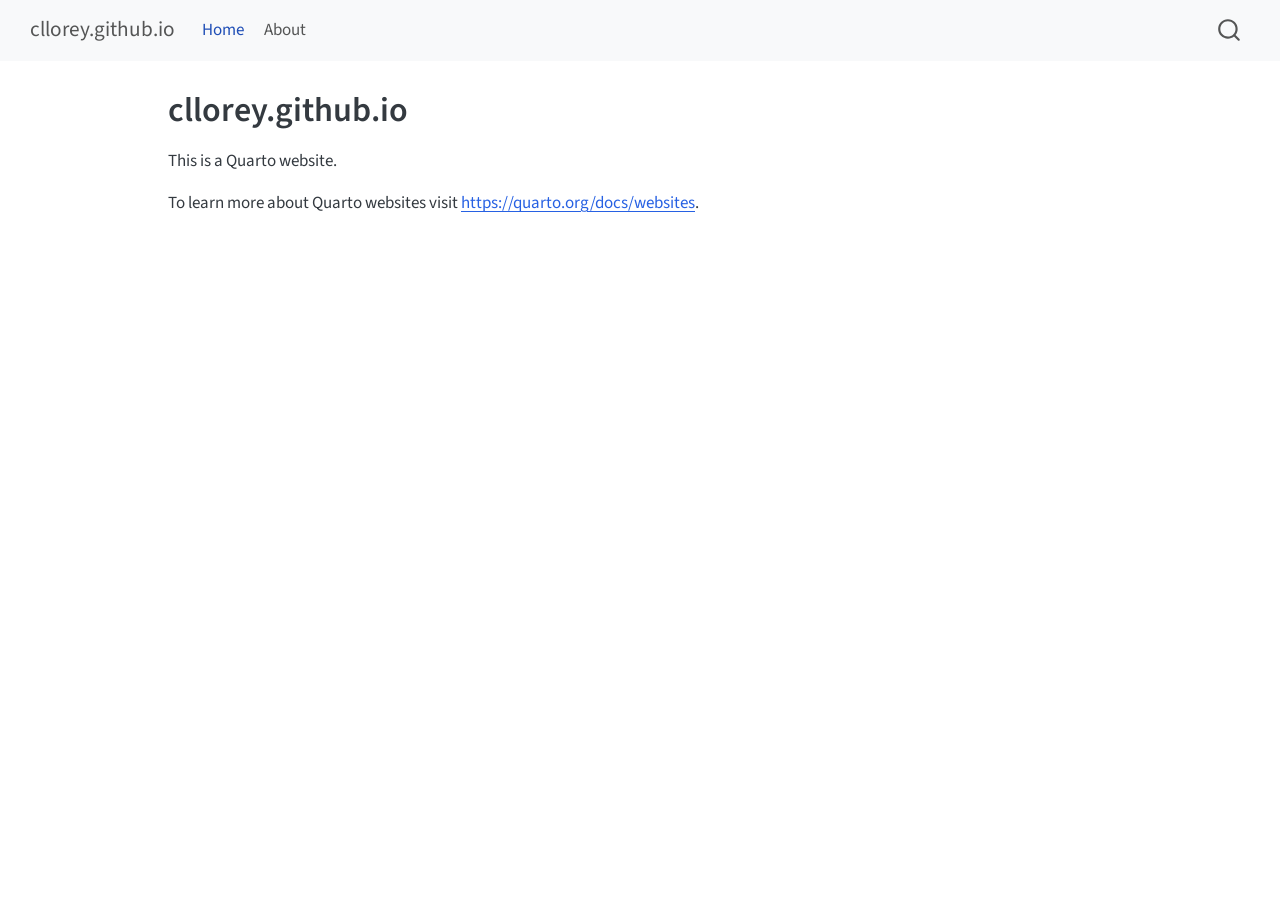
==== docs/index.html @ 2ea2711a "initial site files" ====
<!DOCTYPE html>
<html xmlns="http://www.w3.org/1999/xhtml" lang="en" xml:lang="en"><head>

<meta charset="utf-8">
<meta name="generator" content="quarto-1.10.18">

<meta name="viewport" content="width=device-width, initial-scale=1.0, user-scalable=yes">


<title>cllorey.github.io</title>
<style>
/* Default styles provided by pandoc.
** See https://pandoc.org/MANUAL.html#variables-for-html for config info.
*/
span.smallcaps{font-variant: small-caps;}
div.columns{display: flex; gap: 1.5em;}
div.column{flex: auto;}
@media screen {
div.columns{gap: min(4vw, 1.5em);}
div.column{overflow-x: auto;}
}
div.hanging-indent{margin-left: 1.5em; text-indent: -1.5em;}
ul.task-list{list-style: none;}
ul.task-list li input[type="checkbox"] {
  width: 0.8em;
  margin: 0 0.8em 0.2em -1em; /* quarto-specific, see https://github.com/quarto-dev/quarto-cli/issues/4556 */ 
  vertical-align: middle;
}
</style>


<script src="site_libs/quarto-nav/quarto-nav.js"></script>
<script src="site_libs/quarto-nav/headroom.min.js"></script>
<script src="site_libs/clipboard/clipboard.min.js"></script>
<script src="site_libs/quarto-search/autocomplete.umd.js"></script>
<script src="site_libs/quarto-search/fuse.min.js"></script>
<script src="site_libs/quarto-search/quarto-search.js"></script>
<meta name="quarto:offset" content="./">
<script src="site_libs/quarto-html/quarto.js" type="module"></script>
<script src="site_libs/quarto-html/tabsets/tabsets.js" type="module"></script>
<script src="site_libs/quarto-html/popper.min.js"></script>
<script src="site_libs/quarto-html/tippy.umd.min.js"></script>
<script src="site_libs/quarto-html/anchor.min.js"></script>
<link href="site_libs/quarto-html/tippy.css" rel="stylesheet">
<link href="site_libs/quarto-html/quarto-syntax-highlighting-64a204ab8560d761af7679ceaba22944.css" rel="stylesheet" id="quarto-text-highlighting-styles">
<script src="site_libs/bootstrap/bootstrap.min.js"></script>
<link href="site_libs/bootstrap/bootstrap-icons.css" rel="stylesheet">
<link href="site_libs/bootstrap/bootstrap-445b8638c3d06994fee0907d791121c4.min.css" rel="stylesheet" append-hash="true" id="quarto-bootstrap" data-mode="light">
<script id="quarto-search-options" type="application/json">{
  "location": "navbar",
  "copy-button": false,
  "collapse-after": 3,
  "panel-placement": "end",
  "type": "overlay",
  "limit": 50,
  "keyboard-shortcut": [
    "f",
    "/",
    "s"
  ],
  "show-item-context": false,
  "language": {
    "search-no-results-text": "No results",
    "search-matching-documents-text": "matching documents",
    "search-copy-link-title": "Copy link to search",
    "search-hide-matches-text": "Hide additional matches",
    "search-more-match-text": "more match in this document",
    "search-more-matches-text": "more matches in this document",
    "search-clear-button-title": "Clear",
    "search-text-placeholder": "",
    "search-detached-cancel-button-title": "Cancel",
    "search-submit-button-title": "Submit",
    "search-label": "Search"
  }
}</script>


<link rel="stylesheet" href="styles.css">
</head>

<body class="nav-fixed quarto-light">

<div id="quarto-search-results"></div>
  <header id="quarto-header" class="headroom fixed-top">
    <nav class="navbar navbar-expand-lg " data-bs-theme="dark">
      <div class="navbar-container container-fluid">
      <div class="navbar-brand-container mx-auto">
    <a class="navbar-brand" href="./index.html">
    <span class="navbar-title">cllorey.github.io</span>
    </a>
  </div>
            <div id="quarto-search" class="" title="Search"></div>
          <button class="navbar-toggler" type="button" data-bs-toggle="collapse" data-bs-target="#navbarCollapse" aria-controls="navbarCollapse" role="menu" aria-expanded="false" aria-label="Toggle navigation" onclick="if (window.quartoToggleHeadroom) { window.quartoToggleHeadroom(); }">
  <span class="navbar-toggler-icon"></span>
</button>
          <div class="collapse navbar-collapse" id="navbarCollapse">
            <ul class="navbar-nav navbar-nav-scroll me-auto">
  <li class="nav-item">
    <a class="nav-link active" href="./index.html" aria-current="page"> 
<span class="menu-text">Home</span></a>
  </li>  
  <li class="nav-item">
    <a class="nav-link" href="./about.html"> 
<span class="menu-text">About</span></a>
  </li>  
</ul>
          </div> <!-- /navcollapse -->
            <div class="quarto-navbar-tools">
</div>
      </div> <!-- /container-fluid -->
    </nav>
</header>
<!-- content -->
<div id="quarto-content" class="quarto-container page-columns page-rows-contents page-layout-article page-navbar">
<!-- sidebar -->
<!-- margin-sidebar -->
    <div id="quarto-margin-sidebar" class="sidebar margin-sidebar zindex-bottom">
        
    </div>
<!-- main -->
<main class="content" id="quarto-document-content">

<header id="title-block-header" class="quarto-title-block default">
<div class="quarto-title">
<h1 class="title">cllorey.github.io</h1>
</div>



<div class="quarto-title-meta">

    
  
    
  </div>
  


</header>


<p>This is a Quarto website.</p>
<p>To learn more about Quarto websites visit <a href="https://quarto.org/docs/websites" class="uri">https://quarto.org/docs/websites</a>.</p>



</main> <!-- /main -->
<script id="quarto-html-after-body" type="application/javascript">
  window.document.addEventListener("DOMContentLoaded", function (event) {
    const icon = "";
    const anchorJS = new window.AnchorJS();
    anchorJS.options = {
      placement: 'right',
      icon: icon
    };
    anchorJS.add('.anchored');
    const isCodeAnnotation = (el) => {
      for (const clz of el.classList) {
        if (clz.startsWith('code-annotation-')) {                     
          return true;
        }
      }
      return false;
    }
    const onCopySuccess = function(e) {
      // button target
      const button = e.trigger;
      // don't keep focus
      button.blur();
      // flash "checked"
      button.classList.add('code-copy-button-checked');
      var currentTitle = button.getAttribute("title");
      button.setAttribute("title", "Copied!");
      let tooltip;
      if (window.bootstrap) {
        button.setAttribute("data-bs-toggle", "tooltip");
        button.setAttribute("data-bs-placement", "left");
        button.setAttribute("data-bs-title", "Copied!");
        tooltip = new bootstrap.Tooltip(button, 
          { trigger: "manual", 
            customClass: "code-copy-button-tooltip",
            offset: [0, -8]});
        tooltip.show();    
      }
      setTimeout(function() {
        if (tooltip) {
          tooltip.hide();
          button.removeAttribute("data-bs-title");
          button.removeAttribute("data-bs-toggle");
          button.removeAttribute("data-bs-placement");
        }
        button.setAttribute("title", currentTitle);
        button.classList.remove('code-copy-button-checked');
      }, 1000);
      // clear code selection
      e.clearSelection();
    }
    const getTextToCopy = function(trigger) {
      const outerScaffold = trigger.parentElement.cloneNode(true);
      const codeEl = outerScaffold.querySelector('code');
      for (const childEl of codeEl.children) {
        if (isCodeAnnotation(childEl)) {
          childEl.remove();
        }
      }
      return codeEl.innerText;
    }
    const clipboard = new window.ClipboardJS('.code-copy-button:not([data-in-quarto-modal])', {
      text: getTextToCopy
    });
    clipboard.on('success', onCopySuccess);
    if (window.document.getElementById('quarto-embedded-source-code-modal')) {
      const clipboardModal = new window.ClipboardJS('.code-copy-button[data-in-quarto-modal]', {
        text: getTextToCopy,
        container: window.document.getElementById('quarto-embedded-source-code-modal')
      });
      clipboardModal.on('success', onCopySuccess);
    }
      var localhostRegex = new RegExp(/^(?:http|https):\/\/localhost\:?[0-9]*\//);
      var mailtoRegex = new RegExp(/^mailto:/);
        var filterRegex = new RegExp('/' + window.location.host + '/');
      var isInternal = (href) => {
          return filterRegex.test(href) || localhostRegex.test(href) || mailtoRegex.test(href);
      }
      // Inspect non-navigation links and adorn them if external
     var links = window.document.querySelectorAll('a[href]:not(.nav-link):not(.navbar-brand):not(.toc-action):not(.sidebar-link):not(.sidebar-item-toggle):not(.pagination-link):not(.no-external):not([aria-hidden]):not(.dropdown-item):not(.quarto-navigation-tool):not(.about-link)');
      for (var i=0; i<links.length; i++) {
        const link = links[i];
        if (!isInternal(link.href)) {
          // undo the damage that might have been done by quarto-nav.js in the case of
          // links that we want to consider external
          if (link.dataset.originalHref !== undefined) {
            link.href = link.dataset.originalHref;
          }
        }
      }
    function tippyHover(el, contentFn, onTriggerFn, onUntriggerFn) {
      const config = {
        allowHTML: true,
        maxWidth: 500,
        delay: 100,
        arrow: false,
        appendTo: function(el) {
            return el.parentElement;
        },
        interactive: true,
        interactiveBorder: 10,
        theme: 'quarto',
        placement: 'bottom-start',
      };
      if (contentFn) {
        config.content = contentFn;
      }
      if (onTriggerFn) {
        config.onTrigger = onTriggerFn;
      }
      if (onUntriggerFn) {
        config.onUntrigger = onUntriggerFn;
      }
      window.tippy(el, config); 
    }
    const noterefs = window.document.querySelectorAll('a[role="doc-noteref"]');
    for (var i=0; i<noterefs.length; i++) {
      const ref = noterefs[i];
      tippyHover(ref, function() {
        // use id or data attribute instead here
        let href = ref.getAttribute('data-footnote-href') || ref.getAttribute('href');
        try { href = new URL(href).hash; } catch {}
        const id = href.replace(/^#\/?/, "");
        const note = window.document.getElementById(id);
        if (note) {
          return note.innerHTML;
        } else {
          return "";
        }
      });
    }
    const xrefs = window.document.querySelectorAll('a.quarto-xref');
    const processXRef = (id, note) => {
      // Strip column container classes
      const stripColumnClz = (el) => {
        el.classList.remove("page-full", "page-columns");
        if (el.children) {
          for (const child of el.children) {
            stripColumnClz(child);
          }
        }
      }
      stripColumnClz(note)
      if (id === null || id.startsWith('sec-')) {
        // Special case sections, only their first couple elements
        const container = document.createElement("div");
        if (note.children && note.children.length > 2) {
          container.appendChild(note.children[0].cloneNode(true));
          for (let i = 1; i < note.children.length; i++) {
            const child = note.children[i];
            if (child.tagName === "P" && child.innerText === "") {
              continue;
            } else {
              container.appendChild(child.cloneNode(true));
              break;
            }
          }
          if (window.Quarto?.typesetMath) {
            window.Quarto.typesetMath(container);
          }
          return container.innerHTML
        } else {
          if (window.Quarto?.typesetMath) {
            window.Quarto.typesetMath(note);
          }
          return note.innerHTML;
        }
      } else {
        // Remove any anchor links if they are present
        const anchorLink = note.querySelector('a.anchorjs-link');
        if (anchorLink) {
          anchorLink.remove();
        }
        if (window.Quarto?.typesetMath) {
          window.Quarto.typesetMath(note);
        }
        if (note.classList.contains("callout")) {
          return note.outerHTML;
        } else {
          return note.innerHTML;
        }
      }
    }
    for (var i=0; i<xrefs.length; i++) {
      const xref = xrefs[i];
      tippyHover(xref, undefined, function(instance) {
        instance.disable();
        let url = xref.getAttribute('href');
        let hash = undefined; 
        if (url.startsWith('#')) {
          hash = url;
        } else {
          try { hash = new URL(url).hash; } catch {}
        }
        if (hash) {
          const id = hash.replace(/^#\/?/, "");
          const note = window.document.getElementById(id);
          if (note !== null) {
            try {
              const html = processXRef(id, note.cloneNode(true));
              instance.setContent(html);
            } finally {
              instance.enable();
              instance.show();
            }
          } else {
            // See if we can fetch this
            fetch(url.split('#')[0])
            .then(res => res.text())
            .then(html => {
              const parser = new DOMParser();
              const htmlDoc = parser.parseFromString(html, "text/html");
              const note = htmlDoc.getElementById(id);
              if (note !== null) {
                const html = processXRef(id, note);
                instance.setContent(html);
              } 
            }).finally(() => {
              instance.enable();
              instance.show();
            });
          }
        } else {
          // See if we can fetch a full url (with no hash to target)
          // This is a special case and we should probably do some content thinning / targeting
          fetch(url)
          .then(res => res.text())
          .then(html => {
            const parser = new DOMParser();
            const htmlDoc = parser.parseFromString(html, "text/html");
            const note = htmlDoc.querySelector('main.content');
            if (note !== null) {
              // This should only happen for chapter cross references
              // (since there is no id in the URL)
              // remove the first header
              if (note.children.length > 0 && note.children[0].tagName === "HEADER") {
                note.children[0].remove();
              }
              const html = processXRef(null, note);
              instance.setContent(html);
            } 
          }).finally(() => {
            instance.enable();
            instance.show();
          });
        }
      }, function(instance) {
      });
    }
        let selectedAnnoteEl;
        const selectorForAnnotation = ( cell, annotation) => {
          let cellAttr = 'data-code-cell="' + cell + '"';
          let lineAttr = 'data-code-annotation="' +  annotation + '"';
          const selector = 'span[' + cellAttr + '][' + lineAttr + ']';
          return selector;
        }
        const selectCodeLines = (annoteEl) => {
          const doc = window.document;
          const targetCell = annoteEl.getAttribute("data-target-cell");
          const targetAnnotation = annoteEl.getAttribute("data-target-annotation");
          const annoteSpan = window.document.querySelector(selectorForAnnotation(targetCell, targetAnnotation));
          const lines = annoteSpan.getAttribute("data-code-lines").split(",");
          const lineIds = lines.map((line) => {
            return targetCell + "-" + line;
          })
          let top = null;
          let height = null;
          let parent = null;
          if (lineIds.length > 0) {
              //compute the position of the single el (top and bottom and make a div)
              const el = window.document.getElementById(lineIds[0]);
              top = el.offsetTop;
              height = el.offsetHeight;
              parent = el.parentElement.parentElement;
            if (lineIds.length > 1) {
              const lastEl = window.document.getElementById(lineIds[lineIds.length - 1]);
              const bottom = lastEl.offsetTop + lastEl.offsetHeight;
              height = bottom - top;
            }
            if (top !== null && height !== null && parent !== null) {
              // cook up a div (if necessary) and position it 
              let div = window.document.getElementById("code-annotation-line-highlight");
              if (div === null) {
                div = window.document.createElement("div");
                div.setAttribute("id", "code-annotation-line-highlight");
                div.style.position = 'absolute';
                parent.appendChild(div);
              }
              div.style.top = top - 2 + "px";
              div.style.height = height + 4 + "px";
              div.style.left = 0;
              let gutterDiv = window.document.getElementById("code-annotation-line-highlight-gutter");
              if (gutterDiv === null) {
                gutterDiv = window.document.createElement("div");
                gutterDiv.setAttribute("id", "code-annotation-line-highlight-gutter");
                gutterDiv.style.position = 'absolute';
                const codeCell = window.document.getElementById(targetCell);
                const gutter = codeCell.querySelector('.code-annotation-gutter');
                gutter.appendChild(gutterDiv);
              }
              gutterDiv.style.top = top - 2 + "px";
              gutterDiv.style.height = height + 4 + "px";
            }
            selectedAnnoteEl = annoteEl;
          }
        };
        const unselectCodeLines = () => {
          const elementsIds = ["code-annotation-line-highlight", "code-annotation-line-highlight-gutter"];
          elementsIds.forEach((elId) => {
            const div = window.document.getElementById(elId);
            if (div) {
              div.remove();
            }
          });
          selectedAnnoteEl = undefined;
        };
          // Handle positioning of the toggle
      window.addEventListener(
        "resize",
        throttle(() => {
          elRect = undefined;
          if (selectedAnnoteEl) {
            selectCodeLines(selectedAnnoteEl);
          }
        }, 10)
      );
      function throttle(fn, ms) {
      let throttle = false;
      let timer;
        return (...args) => {
          if(!throttle) { // first call gets through
              fn.apply(this, args);
              throttle = true;
          } else { // all the others get throttled
              if(timer) clearTimeout(timer); // cancel #2
              timer = setTimeout(() => {
                fn.apply(this, args);
                timer = throttle = false;
              }, ms);
          }
        };
      }
        // Attach click handler to the DT
        const annoteDls = window.document.querySelectorAll('dt[data-target-cell]');
        for (const annoteDlNode of annoteDls) {
          annoteDlNode.addEventListener('click', (event) => {
            const clickedEl = event.target;
            if (clickedEl !== selectedAnnoteEl) {
              unselectCodeLines();
              const activeEl = window.document.querySelector('dt[data-target-cell].code-annotation-active');
              if (activeEl) {
                activeEl.classList.remove('code-annotation-active');
              }
              selectCodeLines(clickedEl);
              clickedEl.classList.add('code-annotation-active');
            } else {
              // Unselect the line
              unselectCodeLines();
              clickedEl.classList.remove('code-annotation-active');
            }
          });
        }
    const findCites = (el) => {
      const parentEl = el.parentElement;
      if (parentEl) {
        const cites = parentEl.dataset.cites;
        if (cites) {
          return {
            el,
            cites: cites.split(' ')
          };
        } else {
          return findCites(el.parentElement)
        }
      } else {
        return undefined;
      }
    };
    var bibliorefs = window.document.querySelectorAll('a[role="doc-biblioref"]');
    for (var i=0; i<bibliorefs.length; i++) {
      const ref = bibliorefs[i];
      const citeInfo = findCites(ref);
      if (citeInfo) {
        tippyHover(citeInfo.el, function() {
          var popup = window.document.createElement('div');
          citeInfo.cites.forEach(function(cite) {
            var citeDiv = window.document.createElement('div');
            citeDiv.classList.add('hanging-indent');
            citeDiv.classList.add('csl-entry');
            var biblioDiv = window.document.getElementById('ref-' + cite);
            if (biblioDiv) {
              citeDiv.innerHTML = biblioDiv.innerHTML;
            }
            popup.appendChild(citeDiv);
          });
          return popup.innerHTML;
        });
      }
    }
  });
  </script>
</div> <!-- /content -->




</body></html>
---- docs/site_libs/quarto-html/tippy.css ----
.tippy-box[data-animation=fade][data-state=hidden]{opacity:0}[data-tippy-root]{max-width:calc(100vw - 10px)}.tippy-box{position:relative;background-color:#333;color:#fff;border-radius:4px;font-size:14px;line-height:1.4;white-space:normal;outline:0;transition-property:transform,visibility,opacity}.tippy-box[data-placement^=top]>.tippy-arrow{bottom:0}.tippy-box[data-placement^=top]>.tippy-arrow:before{bottom:-7px;left:0;border-width:8px 8px 0;border-top-color:initial;transform-origin:center top}.tippy-box[data-placement^=bottom]>.tippy-arrow{top:0}.tippy-box[data-placement^=bottom]>.tippy-arrow:before{top:-7px;left:0;border-width:0 8px 8px;border-bottom-color:initial;transform-origin:center bottom}.tippy-box[data-placement^=left]>.tippy-arrow{right:0}.tippy-box[data-placement^=left]>.tippy-arrow:before{border-width:8px 0 8px 8px;border-left-color:initial;right:-7px;transform-origin:center left}.tippy-box[data-placement^=right]>.tippy-arrow{left:0}.tippy-box[data-placement^=right]>.tippy-arrow:before{left:-7px;border-width:8px 8px 8px 0;border-right-color:initial;transform-origin:center right}.tippy-box[data-inertia][data-state=visible]{transition-timing-function:cubic-bezier(.54,1.5,.38,1.11)}.tippy-arrow{width:16px;height:16px;color:#333}.tippy-arrow:before{content:"";position:absolute;border-color:transparent;border-style:solid}.tippy-content{position:relative;padding:5px 9px;z-index:1}
---- docs/site_libs/quarto-html/quarto-syntax-highlighting-64a204ab8560d761af7679ceaba22944.css ----
/* quarto syntax highlight colors */
:root {
  --quarto-hl-ot-color: #003B4F;
  --quarto-hl-at-color: #657422;
  --quarto-hl-ss-color: #20794D;
  --quarto-hl-an-color: #5E5E5E;
  --quarto-hl-fu-color: #4758AB;
  --quarto-hl-st-color: #20794D;
  --quarto-hl-cf-color: #003B4F;
  --quarto-hl-op-color: #5E5E5E;
  --quarto-hl-er-color: #AD0000;
  --quarto-hl-bn-color: #AD0000;
  --quarto-hl-al-color: #AD0000;
  --quarto-hl-va-color: #111111;
  --quarto-hl-bu-color: inherit;
  --quarto-hl-ex-color: inherit;
  --quarto-hl-pp-color: #AD0000;
  --quarto-hl-in-color: #5E5E5E;
  --quarto-hl-vs-color: #20794D;
  --quarto-hl-wa-color: #5E5E5E;
  --quarto-hl-do-color: #5E5E5E;
  --quarto-hl-im-color: #00769E;
  --quarto-hl-ch-color: #20794D;
  --quarto-hl-dt-color: #AD0000;
  --quarto-hl-fl-color: #AD0000;
  --quarto-hl-co-color: #5E5E5E;
  --quarto-hl-cv-color: #5E5E5E;
  --quarto-hl-cn-color: #8f5902;
  --quarto-hl-sc-color: #5E5E5E;
  --quarto-hl-dv-color: #AD0000;
  --quarto-hl-kw-color: #003B4F;
}

/* other quarto variables */
:root {
  --quarto-font-monospace: SFMono-Regular, Menlo, Monaco, Consolas, "Liberation Mono", "Courier New", monospace;
}

/* syntax highlight based on Pandoc's rules */
pre > code.sourceCode > span {
  color: #003B4F;
}

code.sourceCode > span {
  color: #003B4F;
}

div.sourceCode,
div.sourceCode pre.sourceCode {
  color: #003B4F;
}

/* Normal */
code span {
  color: #003B4F;
}

/* Alert */
code span.al {
  color: #AD0000;
  font-style: inherit;
}

/* Annotation */
code span.an {
  color: #5E5E5E;
  font-style: inherit;
}

/* Attribute */
code span.at {
  color: #657422;
  font-style: inherit;
}

/* BaseN */
code span.bn {
  color: #AD0000;
  font-style: inherit;
}

/* BuiltIn */
code span.bu {
  font-style: inherit;
}

/* ControlFlow */
code span.cf {
  color: #003B4F;
  font-weight: bold;
  font-style: inherit;
}

/* Char */
code span.ch {
  color: #20794D;
  font-style: inherit;
}

/* Constant */
code span.cn {
  color: #8f5902;
  font-style: inherit;
}

/* Comment */
code span.co {
  color: #5E5E5E;
  font-style: inherit;
}

/* CommentVar */
code span.cv {
  color: #5E5E5E;
  font-style: italic;
}

/* Documentation */
code span.do {
  color: #5E5E5E;
  font-style: italic;
}

/* DataType */
code span.dt {
  color: #AD0000;
  font-style: inherit;
}

/* DecVal */
code span.dv {
  color: #AD0000;
  font-style: inherit;
}

/* Error */
code span.er {
  color: #AD0000;
  font-style: inherit;
}

/* Extension */
code span.ex {
  font-style: inherit;
}

/* Float */
code span.fl {
  color: #AD0000;
  font-style: inherit;
}

/* Function */
code span.fu {
  color: #4758AB;
  font-style: inherit;
}

/* Import */
code span.im {
  color: #00769E;
  font-style: inherit;
}

/* Information */
code span.in {
  color: #5E5E5E;
  font-style: inherit;
}

/* Keyword */
code span.kw {
  color: #003B4F;
  font-weight: bold;
  font-style: inherit;
}

/* Operator */
code span.op {
  color: #5E5E5E;
  font-style: inherit;
}

/* Other */
code span.ot {
  color: #003B4F;
  font-style: inherit;
}

/* Preprocessor */
code span.pp {
  color: #AD0000;
  font-style: inherit;
}

/* SpecialChar */
code span.sc {
  color: #5E5E5E;
  font-style: inherit;
}

/* SpecialString */
code span.ss {
  color: #20794D;
  font-style: inherit;
}

/* String */
code span.st {
  color: #20794D;
  font-style: inherit;
}

/* Variable */
code span.va {
  color: #111111;
  font-style: inherit;
}

/* VerbatimString */
code span.vs {
  color: #20794D;
  font-style: inherit;
}

/* Warning */
code span.wa {
  color: #5E5E5E;
  font-style: italic;
}

.prevent-inlining {
  content: "</";
}

/*# sourceMappingURL=9d8d5bb603a83b8298b89080a598c93b.css.map */
---- docs/styles.css ----
/* css styles */
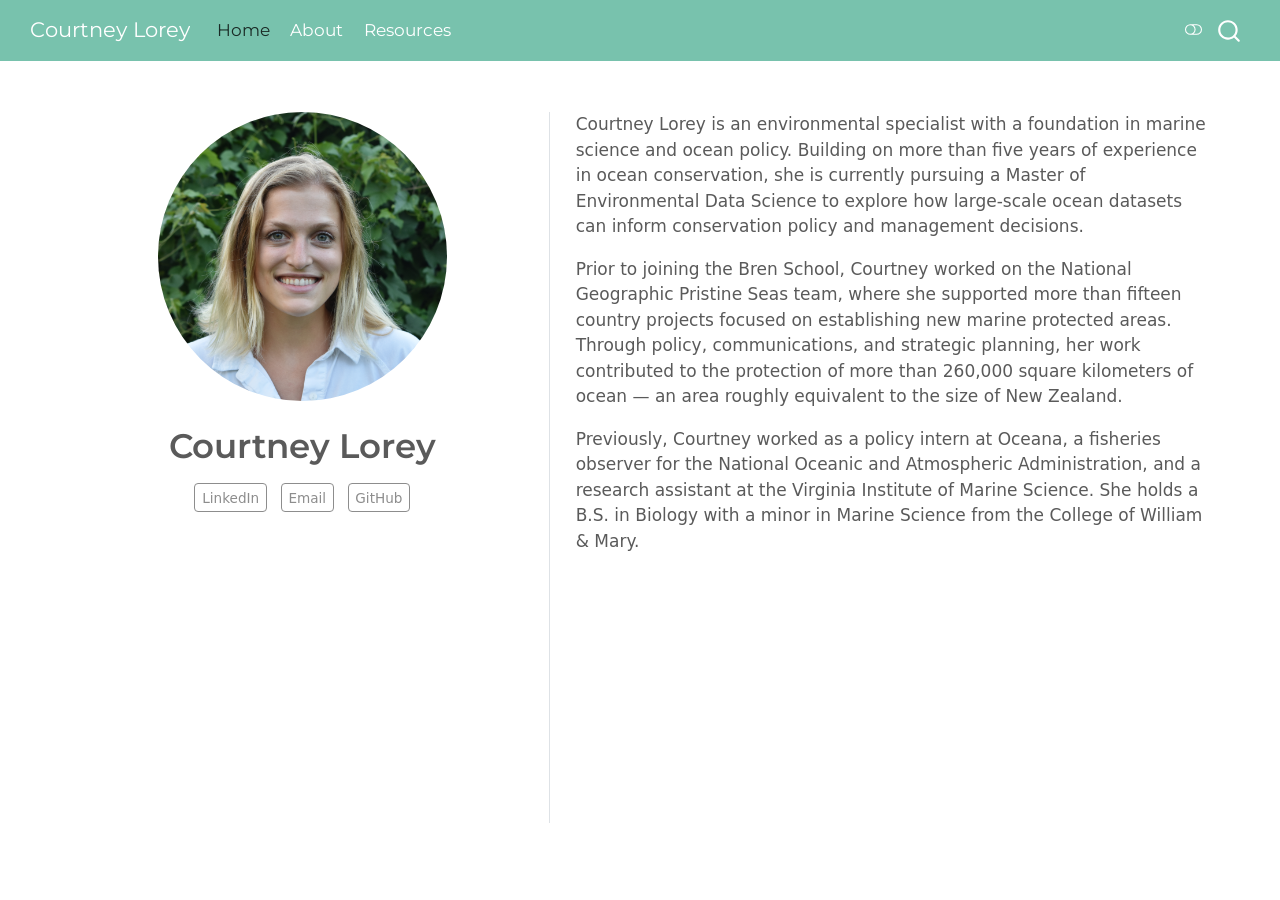
==== commit 89838400: "update landing page laout, add theme, add resource page" ====
--- a/docs/index.html
+++ b/docs/index.html
@@ -7,7 +7,7 @@
 <meta name="viewport" content="width=device-width, initial-scale=1.0, user-scalable=yes">
 
 
-<title>cllorey.github.io</title>
+<title>Courtney Lorey</title>
 <style>
 /* Default styles provided by pandoc.
 ** See https://pandoc.org/MANUAL.html#variables-for-html for config info.
@@ -40,12 +40,15 @@
 <script src="site_libs/quarto-html/tabsets/tabsets.js" type="module"></script>
 <script src="site_libs/quarto-html/popper.min.js"></script>
 <script src="site_libs/quarto-html/tippy.umd.min.js"></script>
-<script src="site_libs/quarto-html/anchor.min.js"></script>
 <link href="site_libs/quarto-html/tippy.css" rel="stylesheet">
-<link href="site_libs/quarto-html/quarto-syntax-highlighting-64a204ab8560d761af7679ceaba22944.css" rel="stylesheet" id="quarto-text-highlighting-styles">
+<link href="site_libs/quarto-html/quarto-syntax-highlighting-64a204ab8560d761af7679ceaba22944.css" rel="stylesheet" class="quarto-color-scheme" id="quarto-text-highlighting-styles">
+<link href="site_libs/quarto-html/quarto-syntax-highlighting-dark-b85bc7c33db8c58e0ec93c3465666fed.css" rel="stylesheet" class="quarto-color-scheme quarto-color-alternate" id="quarto-text-highlighting-styles">
+<link href="site_libs/quarto-html/quarto-syntax-highlighting-64a204ab8560d761af7679ceaba22944.css" rel="stylesheet" class="quarto-color-scheme-extra" id="quarto-text-highlighting-styles">
 <script src="site_libs/bootstrap/bootstrap.min.js"></script>
 <link href="site_libs/bootstrap/bootstrap-icons.css" rel="stylesheet">
-<link href="site_libs/bootstrap/bootstrap-445b8638c3d06994fee0907d791121c4.min.css" rel="stylesheet" append-hash="true" id="quarto-bootstrap" data-mode="light">
+<link href="site_libs/bootstrap/bootstrap-496a71ca20b0deb91189619ea2a1a39c.min.css" rel="stylesheet" append-hash="true" class="quarto-color-scheme" id="quarto-bootstrap" data-mode="light">
+<link href="site_libs/bootstrap/bootstrap-dark-96f880facfb47fdc72767fb43baf3cf7.min.css" rel="stylesheet" append-hash="true" class="quarto-color-scheme quarto-color-alternate" id="quarto-bootstrap" data-mode="dark">
+<link href="site_libs/bootstrap/bootstrap-496a71ca20b0deb91189619ea2a1a39c.min.css" rel="stylesheet" append-hash="true" class="quarto-color-scheme-extra" id="quarto-bootstrap" data-mode="light">
 <script id="quarto-search-options" type="application/json">{
   "location": "navbar",
   "copy-button": false,
@@ -78,7 +81,169 @@
 <link rel="stylesheet" href="styles.css">
 </head>
 
-<body class="nav-fixed quarto-light">
+<body class="nav-fixed quarto-light"><script id="quarto-html-before-body" type="application/javascript">
+    const toggleBodyColorMode = (bsSheetEl) => {
+      const mode = bsSheetEl.getAttribute("data-mode");
+      const bodyEl = window.document.querySelector("body");
+      if (mode === "dark") {
+        bodyEl.classList.add("quarto-dark");
+        bodyEl.classList.remove("quarto-light");
+      } else {
+        bodyEl.classList.add("quarto-light");
+        bodyEl.classList.remove("quarto-dark");
+      }
+    }
+    const toggleBodyColorPrimary = () => {
+      const bsSheetEl = window.document.querySelector("link#quarto-bootstrap:not([rel=disabled-stylesheet])");
+      if (bsSheetEl) {
+        toggleBodyColorMode(bsSheetEl);
+      }
+    }
+    const setColorSchemeToggle = (alternate) => {
+      const toggles = window.document.querySelectorAll('.quarto-color-scheme-toggle');
+      for (let i=0; i < toggles.length; i++) {
+        const toggle = toggles[i];
+        if (toggle) {
+          if (alternate) {
+            toggle.classList.add("alternate");
+          } else {
+            toggle.classList.remove("alternate");
+          }
+        }
+      }
+    };
+    const toggleColorMode = (alternate) => {
+      // Switch the stylesheets
+      const primaryStylesheets = window.document.querySelectorAll('link.quarto-color-scheme:not(.quarto-color-alternate)');
+      const alternateStylesheets = window.document.querySelectorAll('link.quarto-color-scheme.quarto-color-alternate');
+      manageTransitions('#quarto-margin-sidebar .nav-link', false);
+      if (alternate) {
+        // note: dark is layered on light, we don't disable primary!
+        enableStylesheet(alternateStylesheets);
+        for (const sheetNode of alternateStylesheets) {
+          if (sheetNode.id === "quarto-bootstrap") {
+            toggleBodyColorMode(sheetNode);
+          }
+        }
+      } else {
+        disableStylesheet(alternateStylesheets);
+        enableStylesheet(primaryStylesheets)
+        toggleBodyColorPrimary();
+      }
+      manageTransitions('#quarto-margin-sidebar .nav-link', true);
+      // Switch the toggles
+      setColorSchemeToggle(alternate)
+      // Hack to workaround the fact that safari doesn't
+      // properly recolor the scrollbar when toggling (#1455)
+      if (navigator.userAgent.indexOf('Safari') > 0 && navigator.userAgent.indexOf('Chrome') == -1) {
+        manageTransitions("body", false);
+        window.scrollTo(0, 1);
+        setTimeout(() => {
+          window.scrollTo(0, 0);
+          manageTransitions("body", true);
+        }, 40);
+      }
+    }
+    const disableStylesheet = (stylesheets) => {
+      for (let i=0; i < stylesheets.length; i++) {
+        const stylesheet = stylesheets[i];
+        stylesheet.rel = 'disabled-stylesheet';
+      }
+    }
+    const enableStylesheet = (stylesheets) => {
+      for (let i=0; i < stylesheets.length; i++) {
+        const stylesheet = stylesheets[i];
+        if(stylesheet.rel !== 'stylesheet') { // for Chrome, which will still FOUC without this check
+          stylesheet.rel = 'stylesheet';
+        }
+      }
+    }
+    const manageTransitions = (selector, allowTransitions) => {
+      const els = window.document.querySelectorAll(selector);
+      for (let i=0; i < els.length; i++) {
+        const el = els[i];
+        if (allowTransitions) {
+          el.classList.remove('notransition');
+        } else {
+          el.classList.add('notransition');
+        }
+      }
+    }
+    const isFileUrl = () => {
+      return window.location.protocol === 'file:';
+    }
+    const hasAlternateSentinel = () => {
+      let styleSentinel = getColorSchemeSentinel();
+      if (styleSentinel !== null) {
+        return styleSentinel === "alternate";
+      } else {
+        return false;
+      }
+    }
+    const setStyleSentinel = (alternate) => {
+      const value = alternate ? "alternate" : "default";
+      if (!isFileUrl()) {
+        window.localStorage.setItem("quarto-color-scheme", value);
+      } else {
+        localAlternateSentinel = value;
+      }
+    }
+    const getColorSchemeSentinel = () => {
+      if (!isFileUrl()) {
+        const storageValue = window.localStorage.getItem("quarto-color-scheme");
+        return storageValue != null ? storageValue : localAlternateSentinel;
+      } else {
+        return localAlternateSentinel;
+      }
+    }
+    const toggleGiscusIfUsed = (isAlternate, darkModeDefault) => {
+      const baseTheme = document.querySelector('#giscus-base-theme')?.value ?? 'light';
+      const alternateTheme = document.querySelector('#giscus-alt-theme')?.value ?? 'dark';
+      let newTheme = '';
+      if(authorPrefersDark) {
+        newTheme = isAlternate ? baseTheme : alternateTheme;
+      } else {
+        newTheme = isAlternate ? alternateTheme : baseTheme;
+      }
+      const changeGiscusTheme = () => {
+        // From: https://github.com/giscus/giscus/issues/336
+        const sendMessage = (message) => {
+          const iframe = document.querySelector('iframe.giscus-frame');
+          if (!iframe) return;
+          iframe.contentWindow.postMessage({ giscus: message }, 'https://giscus.app');
+        }
+        sendMessage({
+          setConfig: {
+            theme: newTheme
+          }
+        });
+      }
+      const isGiscussLoaded = window.document.querySelector('iframe.giscus-frame') !== null;
+      if (isGiscussLoaded) {
+        changeGiscusTheme();
+      }
+    };
+    const authorPrefersDark = false;
+    const darkModeDefault = authorPrefersDark;
+      document.querySelector('link#quarto-text-highlighting-styles.quarto-color-scheme-extra').rel = 'disabled-stylesheet';
+      document.querySelector('link#quarto-bootstrap.quarto-color-scheme-extra').rel = 'disabled-stylesheet';
+    let localAlternateSentinel = darkModeDefault ? 'alternate' : 'default';
+    // Dark / light mode switch
+    window.quartoToggleColorScheme = () => {
+      // Read the current dark / light value
+      let toAlternate = !hasAlternateSentinel();
+      toggleColorMode(toAlternate);
+      setStyleSentinel(toAlternate);
+      toggleGiscusIfUsed(toAlternate, darkModeDefault);
+      window.dispatchEvent(new Event('resize'));
+    };
+    // Switch to dark mode if need be
+    if (hasAlternateSentinel()) {
+      toggleColorMode(true);
+    } else {
+      toggleColorMode(false);
+    }
+  </script>
 
 <div id="quarto-search-results"></div>
   <header id="quarto-header" class="headroom fixed-top">
@@ -86,7 +251,7 @@
       <div class="navbar-container container-fluid">
       <div class="navbar-brand-container mx-auto">
     <a class="navbar-brand" href="./index.html">
-    <span class="navbar-title">cllorey.github.io</span>
+    <span class="navbar-title">Courtney Lorey</span>
     </a>
   </div>
             <div id="quarto-search" class="" title="Search"></div>
@@ -103,57 +268,72 @@
     <a class="nav-link" href="./about.html"> 
 <span class="menu-text">About</span></a>
   </li>  
+  <li class="nav-item">
+    <a class="nav-link" href="./resources.html"> 
+<span class="menu-text">Resources</span></a>
+  </li>  
 </ul>
           </div> <!-- /navcollapse -->
             <div class="quarto-navbar-tools">
+  <a href="" class="quarto-color-scheme-toggle quarto-navigation-tool  px-1" onclick="window.quartoToggleColorScheme(); return false;" title="Toggle dark mode"><i class="bi"></i></a>
 </div>
       </div> <!-- /container-fluid -->
     </nav>
 </header>
 <!-- content -->
-<div id="quarto-content" class="quarto-container page-columns page-rows-contents page-layout-article page-navbar">
+<div id="quarto-content" class="quarto-container page-columns page-rows-contents page-layout-full page-navbar">
 <!-- sidebar -->
 <!-- margin-sidebar -->
-    <div id="quarto-margin-sidebar" class="sidebar margin-sidebar zindex-bottom">
-        
-    </div>
+    
 <!-- main -->
-<main class="content" id="quarto-document-content">
-
+<div class="quarto-about-trestles column-page">
+  <div class="about-entity">
+    <img src="images/Courtney_Lorey_Headshot.JPG" class="about-image
+  round " style="height: 17em; width: 17em;">
 <header id="title-block-header" class="quarto-title-block default">
 <div class="quarto-title">
-<h1 class="title">cllorey.github.io</h1>
+<h1 class="title">Courtney Lorey</h1>
 </div>
-
-
-
-<div class="quarto-title-meta">
-
-    
-  
-    
+<div class="quarto-title-meta column-page">
   </div>
-  
-
-
 </header>
-
-
-<p>This is a Quarto website.</p>
-<p>To learn more about Quarto websites visit <a href="https://quarto.org/docs/websites" class="uri">https://quarto.org/docs/websites</a>.</p>
-
-
-
-</main> <!-- /main -->
+    <div class="about-links">
+  <a href="https://www.linkedin.com/in/courtneylorey/" class="about-link" rel="" target="_blank">
+     <span class="about-link-text">LinkedIn</span>
+  </a>
+  <a href="mailto:cllorey@gmail.com" class="about-link" rel="" target="">
+     <span class="about-link-text">Email</span>
+  </a>
+  <a href="https://github.com/cllorey" class="about-link" rel="" target="_blank">
+     <span class="about-link-text">GitHub</span>
+  </a>
+</div>
+  </div>
+  <div class="about-contents"><main class="content column-page" id="quarto-document-content">
+
+<p>Courtney Lorey is an environmental specialist with a foundation in marine science and ocean policy. Building on more than five years of experience in ocean conservation, she is currently pursuing a Master of Environmental Data Science to explore how large-scale ocean datasets can inform conservation policy and management decisions.</p>
+<p>Prior to joining the Bren School, Courtney worked on the National Geographic Pristine Seas team, where she supported more than fifteen country projects focused on establishing new marine protected areas. Through policy, communications, and strategic planning, her work contributed to the protection of more than 260,000 square kilometers of ocean — an area roughly equivalent to the size of New Zealand.</p>
+<p>Previously, Courtney worked as a policy intern at Oceana, a fisheries observer for the National Oceanic and Atmospheric Administration, and a research assistant at the Virginia Institute of Marine Science. She holds a B.S. in Biology with a minor in Marine Science from the College of William &amp; Mary.</p>
+
+
+</main></div>
+</div>
+ <!-- /main -->
 <script id="quarto-html-after-body" type="application/javascript">
   window.document.addEventListener("DOMContentLoaded", function (event) {
-    const icon = "";
-    const anchorJS = new window.AnchorJS();
-    anchorJS.options = {
-      placement: 'right',
-      icon: icon
-    };
-    anchorJS.add('.anchored');
+    // Ensure there is a toggle, if there isn't float one in the top right
+    if (window.document.querySelector('.quarto-color-scheme-toggle') === null) {
+      const a = window.document.createElement('a');
+      a.classList.add('top-right');
+      a.classList.add('quarto-color-scheme-toggle');
+      a.href = "";
+      a.onclick = function() { try { window.quartoToggleColorScheme(); } catch {} return false; };
+      const i = window.document.createElement("i");
+      i.classList.add('bi');
+      a.appendChild(i);
+      window.document.body.appendChild(a);
+    }
+    setColorSchemeToggle(hasAlternateSentinel())
     const isCodeAnnotation = (el) => {
       for (const clz of el.classList) {
         if (clz.startsWith('code-annotation-')) {                     
--- a/docs/site_libs/quarto-html/quarto-syntax-highlighting-dark-b85bc7c33db8c58e0ec93c3465666fed.css
+++ b/docs/site_libs/quarto-html/quarto-syntax-highlighting-dark-b85bc7c33db8c58e0ec93c3465666fed.css
@@ -0,0 +1,219 @@
+/* quarto syntax highlight colors */
+:root {
+  --quarto-hl-al-color: #f07178;
+  --quarto-hl-an-color: #d4d0ab;
+  --quarto-hl-at-color: #00e0e0;
+  --quarto-hl-bn-color: #d4d0ab;
+  --quarto-hl-bu-color: #abe338;
+  --quarto-hl-ch-color: #abe338;
+  --quarto-hl-co-color: #f8f8f2;
+  --quarto-hl-cv-color: #ffd700;
+  --quarto-hl-cn-color: #ffd700;
+  --quarto-hl-cf-color: #ffa07a;
+  --quarto-hl-dt-color: #ffa07a;
+  --quarto-hl-dv-color: #d4d0ab;
+  --quarto-hl-do-color: #f8f8f2;
+  --quarto-hl-er-color: #f07178;
+  --quarto-hl-ex-color: #00e0e0;
+  --quarto-hl-fl-color: #d4d0ab;
+  --quarto-hl-fu-color: #ffa07a;
+  --quarto-hl-im-color: #abe338;
+  --quarto-hl-in-color: #d4d0ab;
+  --quarto-hl-kw-color: #ffa07a;
+  --quarto-hl-op-color: #ffa07a;
+  --quarto-hl-ot-color: #00e0e0;
+  --quarto-hl-pp-color: #dcc6e0;
+  --quarto-hl-re-color: #00e0e0;
+  --quarto-hl-sc-color: #abe338;
+  --quarto-hl-ss-color: #abe338;
+  --quarto-hl-st-color: #abe338;
+  --quarto-hl-va-color: #00e0e0;
+  --quarto-hl-vs-color: #abe338;
+  --quarto-hl-wa-color: #dcc6e0;
+}
+
+/* other quarto variables */
+:root {
+  --quarto-font-monospace: SFMono-Regular, Menlo, Monaco, Consolas, "Liberation Mono", "Courier New", monospace;
+}
+
+/* syntax highlight based on Pandoc's rules */
+pre > code.sourceCode > span {
+  color: #f8f8f2;
+}
+
+code.sourceCode > span {
+  color: #f8f8f2;
+}
+
+div.sourceCode,
+div.sourceCode pre.sourceCode {
+  color: #f8f8f2;
+}
+
+/* Normal */
+code span {
+  color: #f8f8f2;
+}
+
+/* Alert */
+code span.al {
+  color: #f07178;
+}
+
+/* Annotation */
+code span.an {
+  color: #d4d0ab;
+}
+
+/* Attribute */
+code span.at {
+  color: #00e0e0;
+}
+
+/* BaseN */
+code span.bn {
+  color: #d4d0ab;
+}
+
+/* BuiltIn */
+code span.bu {
+  color: #abe338;
+}
+
+/* ControlFlow */
+code span.cf {
+  font-weight: bold;
+  color: #ffa07a;
+}
+
+/* Char */
+code span.ch {
+  color: #abe338;
+}
+
+/* Constant */
+code span.cn {
+  color: #ffd700;
+}
+
+/* Comment */
+code span.co {
+  font-style: italic;
+  color: #f8f8f2;
+}
+
+/* CommentVar */
+code span.cv {
+  color: #ffd700;
+}
+
+/* Documentation */
+code span.do {
+  color: #f8f8f2;
+}
+
+/* DataType */
+code span.dt {
+  color: #ffa07a;
+}
+
+/* DecVal */
+code span.dv {
+  color: #d4d0ab;
+}
+
+/* Error */
+code span.er {
+  color: #f07178;
+  text-decoration: underline;
+}
+
+/* Extension */
+code span.ex {
+  font-weight: bold;
+  color: #00e0e0;
+}
+
+/* Float */
+code span.fl {
+  color: #d4d0ab;
+}
+
+/* Function */
+code span.fu {
+  color: #ffa07a;
+}
+
+/* Import */
+code span.im {
+  color: #abe338;
+}
+
+/* Information */
+code span.in {
+  color: #d4d0ab;
+}
+
+/* Keyword */
+code span.kw {
+  font-weight: bold;
+  color: #ffa07a;
+}
+
+/* Operator */
+code span.op {
+  color: #ffa07a;
+}
+
+/* Other */
+code span.ot {
+  color: #00e0e0;
+}
+
+/* Preprocessor */
+code span.pp {
+  color: #dcc6e0;
+}
+
+/* RegionMarker */
+code span.re {
+  background-color: #f8f8f2;
+  color: #00e0e0;
+}
+
+/* SpecialChar */
+code span.sc {
+  color: #abe338;
+}
+
+/* SpecialString */
+code span.ss {
+  color: #abe338;
+}
+
+/* String */
+code span.st {
+  color: #abe338;
+}
+
+/* Variable */
+code span.va {
+  color: #00e0e0;
+}
+
+/* VerbatimString */
+code span.vs {
+  color: #abe338;
+}
+
+/* Warning */
+code span.wa {
+  color: #dcc6e0;
+}
+
+.prevent-inlining {
+  content: "</";
+}
+
+/*# sourceMappingURL=4ed8f1090dec6531da29ab00902aa718.css.map */
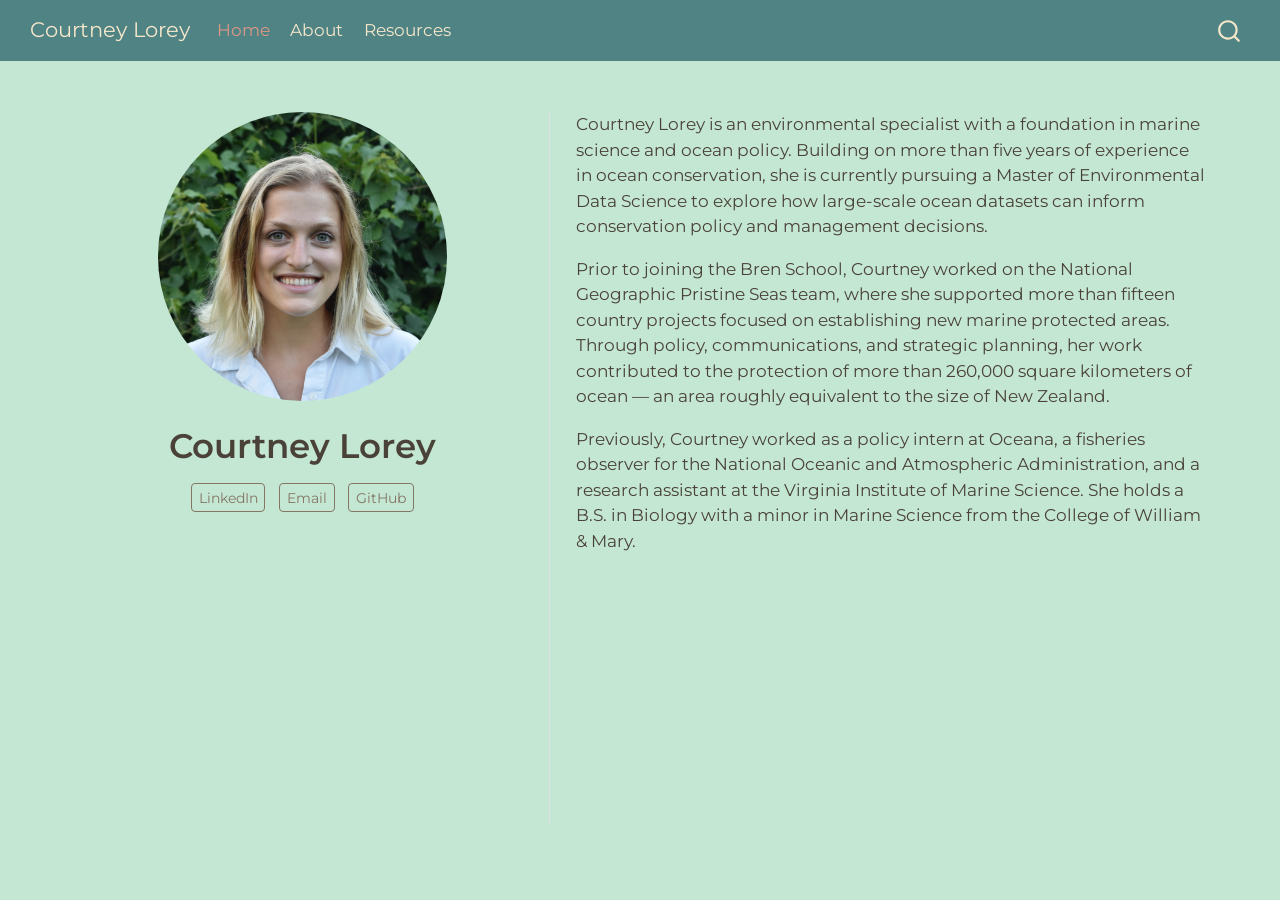
==== commit 2972ffbf: "website updates" ====
--- a/docs/index.html
+++ b/docs/index.html
@@ -41,14 +41,10 @@
 <script src="site_libs/quarto-html/popper.min.js"></script>
 <script src="site_libs/quarto-html/tippy.umd.min.js"></script>
 <link href="site_libs/quarto-html/tippy.css" rel="stylesheet">
-<link href="site_libs/quarto-html/quarto-syntax-highlighting-64a204ab8560d761af7679ceaba22944.css" rel="stylesheet" class="quarto-color-scheme" id="quarto-text-highlighting-styles">
-<link href="site_libs/quarto-html/quarto-syntax-highlighting-dark-b85bc7c33db8c58e0ec93c3465666fed.css" rel="stylesheet" class="quarto-color-scheme quarto-color-alternate" id="quarto-text-highlighting-styles">
-<link href="site_libs/quarto-html/quarto-syntax-highlighting-64a204ab8560d761af7679ceaba22944.css" rel="stylesheet" class="quarto-color-scheme-extra" id="quarto-text-highlighting-styles">
+<link href="site_libs/quarto-html/quarto-syntax-highlighting-64a204ab8560d761af7679ceaba22944.css" rel="stylesheet" id="quarto-text-highlighting-styles">
 <script src="site_libs/bootstrap/bootstrap.min.js"></script>
 <link href="site_libs/bootstrap/bootstrap-icons.css" rel="stylesheet">
-<link href="site_libs/bootstrap/bootstrap-496a71ca20b0deb91189619ea2a1a39c.min.css" rel="stylesheet" append-hash="true" class="quarto-color-scheme" id="quarto-bootstrap" data-mode="light">
-<link href="site_libs/bootstrap/bootstrap-dark-96f880facfb47fdc72767fb43baf3cf7.min.css" rel="stylesheet" append-hash="true" class="quarto-color-scheme quarto-color-alternate" id="quarto-bootstrap" data-mode="dark">
-<link href="site_libs/bootstrap/bootstrap-496a71ca20b0deb91189619ea2a1a39c.min.css" rel="stylesheet" append-hash="true" class="quarto-color-scheme-extra" id="quarto-bootstrap" data-mode="light">
+<link href="site_libs/bootstrap/bootstrap-9ab315b68b7a0705a09bec0834306557.min.css" rel="stylesheet" append-hash="true" id="quarto-bootstrap" data-mode="light">
 <script id="quarto-search-options" type="application/json">{
   "location": "navbar",
   "copy-button": false,
@@ -78,172 +74,9 @@
 }</script>
 
 
-<link rel="stylesheet" href="styles.css">
 </head>
 
-<body class="nav-fixed quarto-light"><script id="quarto-html-before-body" type="application/javascript">
-    const toggleBodyColorMode = (bsSheetEl) => {
-      const mode = bsSheetEl.getAttribute("data-mode");
-      const bodyEl = window.document.querySelector("body");
-      if (mode === "dark") {
-        bodyEl.classList.add("quarto-dark");
-        bodyEl.classList.remove("quarto-light");
-      } else {
-        bodyEl.classList.add("quarto-light");
-        bodyEl.classList.remove("quarto-dark");
-      }
-    }
-    const toggleBodyColorPrimary = () => {
-      const bsSheetEl = window.document.querySelector("link#quarto-bootstrap:not([rel=disabled-stylesheet])");
-      if (bsSheetEl) {
-        toggleBodyColorMode(bsSheetEl);
-      }
-    }
-    const setColorSchemeToggle = (alternate) => {
-      const toggles = window.document.querySelectorAll('.quarto-color-scheme-toggle');
-      for (let i=0; i < toggles.length; i++) {
-        const toggle = toggles[i];
-        if (toggle) {
-          if (alternate) {
-            toggle.classList.add("alternate");
-          } else {
-            toggle.classList.remove("alternate");
-          }
-        }
-      }
-    };
-    const toggleColorMode = (alternate) => {
-      // Switch the stylesheets
-      const primaryStylesheets = window.document.querySelectorAll('link.quarto-color-scheme:not(.quarto-color-alternate)');
-      const alternateStylesheets = window.document.querySelectorAll('link.quarto-color-scheme.quarto-color-alternate');
-      manageTransitions('#quarto-margin-sidebar .nav-link', false);
-      if (alternate) {
-        // note: dark is layered on light, we don't disable primary!
-        enableStylesheet(alternateStylesheets);
-        for (const sheetNode of alternateStylesheets) {
-          if (sheetNode.id === "quarto-bootstrap") {
-            toggleBodyColorMode(sheetNode);
-          }
-        }
-      } else {
-        disableStylesheet(alternateStylesheets);
-        enableStylesheet(primaryStylesheets)
-        toggleBodyColorPrimary();
-      }
-      manageTransitions('#quarto-margin-sidebar .nav-link', true);
-      // Switch the toggles
-      setColorSchemeToggle(alternate)
-      // Hack to workaround the fact that safari doesn't
-      // properly recolor the scrollbar when toggling (#1455)
-      if (navigator.userAgent.indexOf('Safari') > 0 && navigator.userAgent.indexOf('Chrome') == -1) {
-        manageTransitions("body", false);
-        window.scrollTo(0, 1);
-        setTimeout(() => {
-          window.scrollTo(0, 0);
-          manageTransitions("body", true);
-        }, 40);
-      }
-    }
-    const disableStylesheet = (stylesheets) => {
-      for (let i=0; i < stylesheets.length; i++) {
-        const stylesheet = stylesheets[i];
-        stylesheet.rel = 'disabled-stylesheet';
-      }
-    }
-    const enableStylesheet = (stylesheets) => {
-      for (let i=0; i < stylesheets.length; i++) {
-        const stylesheet = stylesheets[i];
-        if(stylesheet.rel !== 'stylesheet') { // for Chrome, which will still FOUC without this check
-          stylesheet.rel = 'stylesheet';
-        }
-      }
-    }
-    const manageTransitions = (selector, allowTransitions) => {
-      const els = window.document.querySelectorAll(selector);
-      for (let i=0; i < els.length; i++) {
-        const el = els[i];
-        if (allowTransitions) {
-          el.classList.remove('notransition');
-        } else {
-          el.classList.add('notransition');
-        }
-      }
-    }
-    const isFileUrl = () => {
-      return window.location.protocol === 'file:';
-    }
-    const hasAlternateSentinel = () => {
-      let styleSentinel = getColorSchemeSentinel();
-      if (styleSentinel !== null) {
-        return styleSentinel === "alternate";
-      } else {
-        return false;
-      }
-    }
-    const setStyleSentinel = (alternate) => {
-      const value = alternate ? "alternate" : "default";
-      if (!isFileUrl()) {
-        window.localStorage.setItem("quarto-color-scheme", value);
-      } else {
-        localAlternateSentinel = value;
-      }
-    }
-    const getColorSchemeSentinel = () => {
-      if (!isFileUrl()) {
-        const storageValue = window.localStorage.getItem("quarto-color-scheme");
-        return storageValue != null ? storageValue : localAlternateSentinel;
-      } else {
-        return localAlternateSentinel;
-      }
-    }
-    const toggleGiscusIfUsed = (isAlternate, darkModeDefault) => {
-      const baseTheme = document.querySelector('#giscus-base-theme')?.value ?? 'light';
-      const alternateTheme = document.querySelector('#giscus-alt-theme')?.value ?? 'dark';
-      let newTheme = '';
-      if(authorPrefersDark) {
-        newTheme = isAlternate ? baseTheme : alternateTheme;
-      } else {
-        newTheme = isAlternate ? alternateTheme : baseTheme;
-      }
-      const changeGiscusTheme = () => {
-        // From: https://github.com/giscus/giscus/issues/336
-        const sendMessage = (message) => {
-          const iframe = document.querySelector('iframe.giscus-frame');
-          if (!iframe) return;
-          iframe.contentWindow.postMessage({ giscus: message }, 'https://giscus.app');
-        }
-        sendMessage({
-          setConfig: {
-            theme: newTheme
-          }
-        });
-      }
-      const isGiscussLoaded = window.document.querySelector('iframe.giscus-frame') !== null;
-      if (isGiscussLoaded) {
-        changeGiscusTheme();
-      }
-    };
-    const authorPrefersDark = false;
-    const darkModeDefault = authorPrefersDark;
-      document.querySelector('link#quarto-text-highlighting-styles.quarto-color-scheme-extra').rel = 'disabled-stylesheet';
-      document.querySelector('link#quarto-bootstrap.quarto-color-scheme-extra').rel = 'disabled-stylesheet';
-    let localAlternateSentinel = darkModeDefault ? 'alternate' : 'default';
-    // Dark / light mode switch
-    window.quartoToggleColorScheme = () => {
-      // Read the current dark / light value
-      let toAlternate = !hasAlternateSentinel();
-      toggleColorMode(toAlternate);
-      setStyleSentinel(toAlternate);
-      toggleGiscusIfUsed(toAlternate, darkModeDefault);
-      window.dispatchEvent(new Event('resize'));
-    };
-    // Switch to dark mode if need be
-    if (hasAlternateSentinel()) {
-      toggleColorMode(true);
-    } else {
-      toggleColorMode(false);
-    }
-  </script>
+<body class="nav-fixed quarto-light">
 
 <div id="quarto-search-results"></div>
   <header id="quarto-header" class="headroom fixed-top">
@@ -275,7 +108,6 @@
 </ul>
           </div> <!-- /navcollapse -->
             <div class="quarto-navbar-tools">
-  <a href="" class="quarto-color-scheme-toggle quarto-navigation-tool  px-1" onclick="window.quartoToggleColorScheme(); return false;" title="Toggle dark mode"><i class="bi"></i></a>
 </div>
       </div> <!-- /container-fluid -->
     </nav>
@@ -310,7 +142,6 @@
 </div>
   </div>
   <div class="about-contents"><main class="content column-page" id="quarto-document-content">
-
 <p>Courtney Lorey is an environmental specialist with a foundation in marine science and ocean policy. Building on more than five years of experience in ocean conservation, she is currently pursuing a Master of Environmental Data Science to explore how large-scale ocean datasets can inform conservation policy and management decisions.</p>
 <p>Prior to joining the Bren School, Courtney worked on the National Geographic Pristine Seas team, where she supported more than fifteen country projects focused on establishing new marine protected areas. Through policy, communications, and strategic planning, her work contributed to the protection of more than 260,000 square kilometers of ocean — an area roughly equivalent to the size of New Zealand.</p>
 <p>Previously, Courtney worked as a policy intern at Oceana, a fisheries observer for the National Oceanic and Atmospheric Administration, and a research assistant at the Virginia Institute of Marine Science. She holds a B.S. in Biology with a minor in Marine Science from the College of William &amp; Mary.</p>
@@ -321,19 +152,6 @@
  <!-- /main -->
 <script id="quarto-html-after-body" type="application/javascript">
   window.document.addEventListener("DOMContentLoaded", function (event) {
-    // Ensure there is a toggle, if there isn't float one in the top right
-    if (window.document.querySelector('.quarto-color-scheme-toggle') === null) {
-      const a = window.document.createElement('a');
-      a.classList.add('top-right');
-      a.classList.add('quarto-color-scheme-toggle');
-      a.href = "";
-      a.onclick = function() { try { window.quartoToggleColorScheme(); } catch {} return false; };
-      const i = window.document.createElement("i");
-      i.classList.add('bi');
-      a.appendChild(i);
-      window.document.body.appendChild(a);
-    }
-    setColorSchemeToggle(hasAlternateSentinel())
     const isCodeAnnotation = (el) => {
       for (const clz of el.classList) {
         if (clz.startsWith('code-annotation-')) {                     
